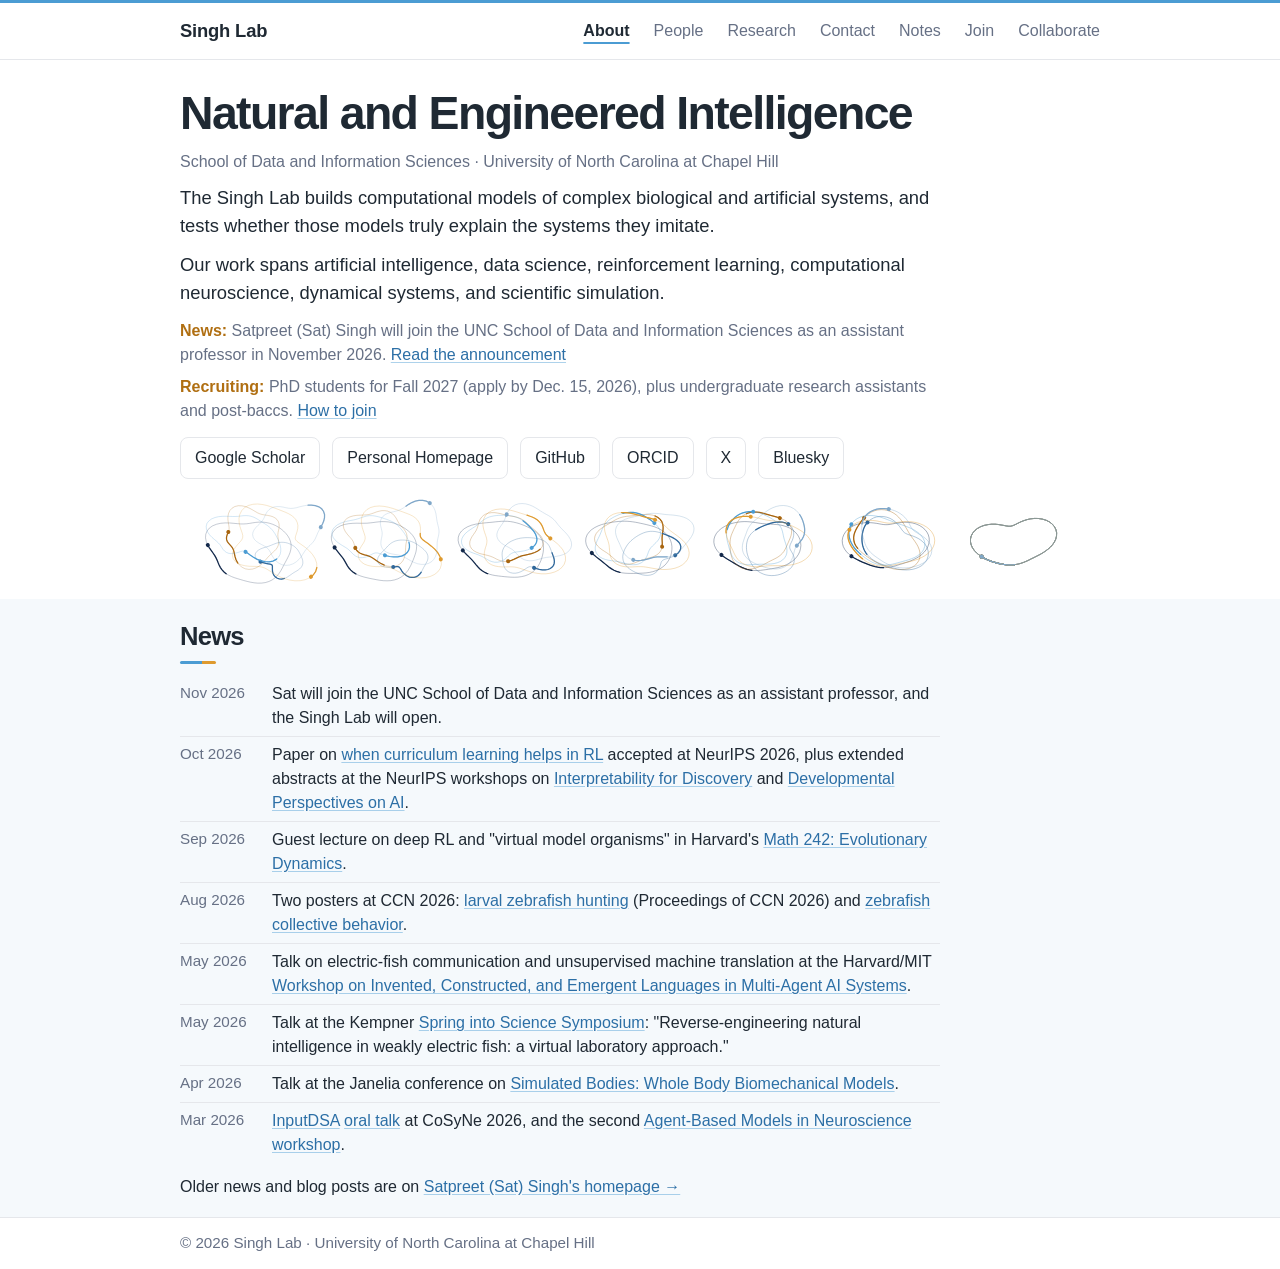
==== index.html @ a88599e8 "Notes: make the manuscript-writing list a single compact list Co-Authored-By: Claude Opus 5.5 <norep" ====
<!DOCTYPE html>
<html lang="en">
<head>
  <meta charset="UTF-8">
  <meta name="viewport" content="width=device-width, initial-scale=1.0">

  <title>Singh Lab · UNC Chapel Hill</title>

  <meta
    name="description"
    content="The Singh Lab at UNC Chapel Hill builds computational models of complex biological and artificial systems, spanning AI, reinforcement learning, computational neuroscience, and dynamical systems."
  >

  <link rel="canonical" href="https://satsinghlab.com/">
  <link rel="icon" href="assets/favicon.svg" type="image/svg+xml">
  <link rel="apple-touch-icon" href="assets/apple-touch-icon.png">

  <meta property="og:type" content="website">
  <meta property="og:site_name" content="Singh Lab">
  <meta property="og:title" content="Singh Lab · UNC Chapel Hill">
  <meta property="og:description" content="The Singh Lab at UNC Chapel Hill builds computational models of complex biological and artificial systems, spanning AI, reinforcement learning, computational neuroscience, and dynamical systems.">
  <meta property="og:url" content="https://satsinghlab.com/">
  <meta property="og:image" content="https://satsinghlab.com/assets/og-image.png">
  <meta property="og:image:width" content="1200">
  <meta property="og:image:height" content="630">
  <meta property="og:image:alt" content="Singh Lab: Natural and Engineered Intelligence, UNC Chapel Hill">
  <meta name="twitter:card" content="summary_large_image">

  <!-- these sections used to live on this page; keep old links working -->
  <script>
    (function () {
      var moved = {
        "#research": "research.html",
        "#join": "people.html#join",
        "#collaborators": "contact.html#collaborators"
      };
      if (moved[location.hash]) location.replace(moved[location.hash]);
    })();
  </script>

  <script type="application/ld+json">
  {
    "@context": "https://schema.org",
    "@type": "ResearchOrganization",
    "name": "Singh Lab",
    "url": "https://satsinghlab.com/",
    "logo": "https://satsinghlab.com/assets/apple-touch-icon.png",
    "description": "The Singh Lab at UNC Chapel Hill builds computational models of complex biological and artificial systems, spanning AI, reinforcement learning, computational neuroscience, and dynamical systems.",
    "parentOrganization": {
      "@type": "CollegeOrUniversity",
      "name": "University of North Carolina at Chapel Hill"
    },
    "founder": {
      "@type": "Person",
      "name": "Satpreet H. Singh",
      "url": "https://satsinghlab.com/people.html"
    }
  }
  </script>

  <link rel="stylesheet" href="style.css?v=11">
  <link rel="stylesheet" href="assets/banners.css?v=2">
</head>

<body>

  <header>
    <div class="container">
      <nav>
        <a class="site-name" href="./">Singh Lab</a>

        <ul>
          <li><a href="./" aria-current="page">About</a></li>
          <li><a href="people.html">People</a></li>
          <li><a href="research.html">Research</a></li>
          <li><a href="contact.html">Contact</a></li>
          <li><a href="notes/">Notes</a></li>
        </ul>

        <div class="nav-extra">
          <a href="people.html#join">Join</a>
          <a href="contact.html#collaborators">Collaborate</a>
        </div>
      </nav>
    </div>
  </header>

  <main>

    <section class="hero">
      <div class="container">
        <h1>Natural and Engineered Intelligence</h1>

        <p class="affiliation">
          School of Data and Information Sciences ·
          University of North Carolina at Chapel Hill
        </p>

        <div class="intro">
          <p>
            The Singh Lab builds computational models of complex biological and artificial systems, and tests whether those models truly explain the systems they imitate.
          </p>

          <p>
            Our work spans artificial intelligence, data science, reinforcement learning,
            computational neuroscience, dynamical systems, and scientific
            simulation.
          </p>
        </div>

        <p class="news">
          <strong>News:</strong> Satpreet (Sat) Singh will join the UNC School of Data and
          Information Sciences as an assistant professor in November 2026.
          <a href="https://sdis.unc.edu/sdss-recruits-fourth-cohort-of-faculty/">Read the announcement</a>
        </p>

        <p class="news">
          <strong>Recruiting:</strong> PhD students for Fall 2027 (apply by Dec. 15, 2026),
          plus undergraduate research assistants and post-baccs.
          <a href="people.html#join">How to join</a>
        </p>

        <div class="links">
          <a
            class="button"
            href="https://scholar.google.com/citations?user=S6wyhngAAAAJ&amp;hl=en"
          >
            Google Scholar
          </a>

          <a
            class="button"
            href="https://satpreetsingh.github.io"
          >
            Personal Homepage
          </a>

          <a
            class="button"
            href="https://github.com/satpreetsingh"
          >
            GitHub
          </a>

          <a
            class="button"
            href="https://orcid.org/0000-0003-1867-4401"
          >
            ORCID
          </a>

          <a
            class="button"
            href="https://x.com/tweetsatpreet"
          >
            X
          </a>

          <a
            class="button"
            href="https://bsky.app/profile/satpreetsingh.bsky.social"
          >
            Bluesky
          </a>
        </div>

        <img
          class="lab-banner hero-banner"
          src="assets/degeneracy-header.svg"
          alt=""
          style="--focus:50%"
        >
      </div>
    </section>

    <section id="news" class="tint">
      <div class="container">
        <h2>News</h2>

        <ul class="news-list">
          <li><span class="date">Nov 2026</span> <span>Sat will join the UNC School of Data and Information Sciences as an assistant professor, and the Singh Lab will open.</span></li>
          <li><span class="date">Oct 2026</span> <span>Paper on <a href="https://neurips.cc/virtual/2026/loc/sydney/poster/149082">when curriculum learning helps in RL</a> accepted at NeurIPS 2026, plus extended abstracts at the NeurIPS workshops on <a href="https://interpretability4discovery.github.io/">Interpretability for Discovery</a> and <a href="https://sites.google.com/view/devai-workshop-2026/">Developmental Perspectives on AI</a>.</span></li>
          <li><span class="date">Sep 2026</span> <span>Guest lecture on deep RL and "virtual model organisms" in Harvard's <a href="https://www.math.harvard.edu/course/mathematics-242/">Math 242: Evolutionary Dynamics</a>.</span></li>
          <li><span class="date">Aug 2026</span> <span>Two posters at CCN 2026: <a href="https://arxiv.org/abs/2510.03699">larval zebrafish hunting</a> (Proceedings of CCN 2026) and <a href="https://openreview.net/forum?id=aAfdfjJ4Bh">zebrafish collective behavior</a>.</span></li>
          <li><span class="date">May 2026</span> <span>Talk on electric-fish communication and unsupervised machine translation at the Harvard/MIT <a href="https://kempnerinstitute.harvard.edu/events/workshop-invented-constructed-and-emergent-languages-in-multi-agent-ai-systems/">Workshop on Invented, Constructed, and Emergent Languages in Multi-Agent AI Systems</a>.</span></li>
          <li><span class="date">May 2026</span> <span>Talk at the Kempner <a href="https://kempnerinstitute.harvard.edu/events/spring-into-science-2/">Spring into Science Symposium</a>: "Reverse-engineering natural intelligence in weakly electric fish: a virtual laboratory approach."</span></li>
          <li><span class="date">Apr 2026</span> <span>Talk at the Janelia conference on <a href="https://www.janelia.org/you-janelia/conferences/simulated-bodies-whole-body-biomechanical-models-0">Simulated Bodies: Whole Body Biomechanical Models</a>.</span></li>
          <li><span class="date">Mar 2026</span> <span><a href="https://arxiv.org/abs/2510.25943">InputDSA</a> <a href="https://www.youtube.com/live/KZMpTeVEmdc?si=Y8FDJBOkK4iSuPtZ&amp;t=3739">oral talk</a> at CoSyNe 2026, and the second <a href="https://neuro-agent-models.github.io/">Agent-Based Models in Neuroscience workshop</a>.</span></li>
        </ul>

        <p class="research-more">
          Older news and blog posts are on
          <a href="https://satpreetsingh.github.io/">Satpreet (Sat) Singh's homepage →</a>
        </p>
      </div>
    </section>

  </main>

  <footer>
    <div class="container">
      © 2026 Singh Lab · University of North Carolina at Chapel Hill
    </div>
  </footer>

  <!-- Default Statcounter code for www.satsinghlab.com
  http://www.satsinghlab.com -->
  <script type="text/javascript">
  var sc_project=13357167;
  var sc_invisible=1;
  var sc_security="1e96510b";
  </script>
  <script type="text/javascript"
  src="https://www.statcounter.com/counter/counter.js"
  async></script>
  <noscript><div class="statcounter"><a title="Web Analytics"
  href="https://statcounter.com/" target="_blank"><img
  class="statcounter"
  src="https://c.statcounter.com/13357167/0/1e96510b/1/"
  alt="Web Analytics"
  referrerPolicy="no-referrer-when-downgrade"></a></div></noscript>
  <!-- End of Statcounter Code -->

</body>
</html>
---- style.css ----
:root {
  --text: #1f2933;
  --muted: #667085;
  --border: #e5e7eb;
  --background: #ffffff;
  --accent: #4b9cd3;
  --link: #2c6fa6;
  --amber: #de9a2e;
  --tint: #f5f9fc;
  --max-width: 920px;
}

* {
  box-sizing: border-box;
}

html {
  scroll-behavior: smooth;
}

body {
  margin: 0;
  font-family:
    -apple-system,
    BlinkMacSystemFont,
    "Segoe UI",
    Helvetica,
    Arial,
    sans-serif;
  color: var(--text);
  background: var(--background);
  line-height: 1.5;
}

a {
  color: var(--link);
  text-decoration-color: rgba(75, 156, 211, 0.45);
  text-underline-offset: 2px;
}

a:hover {
  text-decoration-color: currentColor;
}

.container {
  width: min(var(--max-width), calc(100% - 40px));
  margin: 0 auto;
}

header {
  border-top: 3px solid var(--accent);
  border-bottom: 1px solid var(--border);
}

nav {
  min-height: 56px;
  display: flex;
  align-items: center;
  justify-content: space-between;
  gap: 30px;
}

.site-name {
  color: var(--text);
  font-weight: 700;
  font-size: 1.15rem;
  text-decoration: none;
  letter-spacing: -0.01em;
}

nav ul {
  display: flex;
  list-style: none;
  gap: 24px;
  padding: 0;
  margin: 0;
}

nav a {
  text-decoration: none;
}

nav ul a {
  color: var(--muted);
}

nav ul a:hover {
  color: var(--text);
}

.site-name {
  margin-right: auto;
}

/* Join and Collaborate sit outside the link list so phones can keep them on
   the first row, but they read as more nav links */
.nav-extra {
  display: flex;
  gap: 24px;
  margin-left: -6px;
}

.nav-extra a {
  color: var(--muted);
  text-decoration: none;
}

.nav-extra a:hover {
  color: var(--text);
}

nav ul a[aria-current="page"] {
  color: var(--text);
  font-weight: 600;
  text-decoration: underline;
  text-decoration-color: var(--accent);
  text-decoration-thickness: 2px;
  text-underline-offset: 6px;
}

.hero {
  padding: 28px 0 10px;
  /* the header already draws a bottom border; skip the section rule's top one */
  border-top: none;
}

.hero h1 {
  font-size: clamp(1.9rem, 4.5vw, 2.9rem);
  line-height: 1.08;
  letter-spacing: -0.035em;
  margin: 0 0 12px;
  max-width: 800px;
}

.hero p {
  font-size: 1.35rem;
  color: var(--muted);
  max-width: 760px;
  margin: 0;
}

.affiliation {
  margin-top: 12px;
  font-size: 1rem !important;
}

.hero .intro {
  margin-top: 10px;
}

.hero .intro p {
  font-size: 1.15rem;
  color: var(--text);
  margin: 0 0 12px;
}

.hero .news {
  font-size: 1rem;
  margin: 0 0 8px;
}

.hero .news:last-of-type {
  margin-bottom: 14px;
}

.hero .news a {
  color: var(--link);
}

section {
  padding: 18px 0;
  border-top: 1px solid var(--border);
}

/* the header already draws a bottom border, and the hero banner ends in its
   own horizontal rule, so a border on the section below either would read as
   a duplicate */
main > section:first-child,
.hero + section {
  border-top: none;
}

.tint {
  background: var(--tint);
}

.hero .news strong {
  color: #b06f12;
}

h2 {
  font-size: 1.6rem;
  letter-spacing: -0.03em;
  margin: 0 0 12px;
}

h2::after {
  content: "";
  display: block;
  width: 36px;
  height: 3px;
  margin-top: 6px;
  border-radius: 2px;
  background: linear-gradient(90deg, var(--accent) 60%, var(--amber) 60%);
}

.research-grid {
  display: grid;
  grid-template-columns: repeat(3, 1fr);
  gap: 20px;
}

.research-item h3 {
  margin: 0 0 6px;
  font-size: 1.1rem;
}

.research-item p {
  margin: 0;
  color: var(--muted);
}

.research-papers {
  list-style: none;
  margin: 8px 0 0;
  padding: 0;
  font-size: 0.9rem;
  line-height: 1.45;
  color: var(--muted);
}

.research-papers li + li {
  margin-top: 2px;
}

.research-more {
  margin: 12px 0 0;
}

.about-text {
  max-width: 760px;
  font-size: 1.08rem;
}

.about-text p {
  margin: 0 0 10px;
}

#research .about-text {
  margin-bottom: 18px;
}

.news-list {
  list-style: none;
  margin: 0;
  padding: 0;
  max-width: 760px;
}

.news-list li {
  display: grid;
  grid-template-columns: 80px 1fr;
  gap: 12px;
  padding: 6px 0;
}

.news-list li + li {
  border-top: 1px solid var(--border);
}

.news-list .date {
  color: var(--muted);
  font-size: 0.95rem;
  white-space: nowrap;
}

.person {
  display: flex;
  gap: 24px;
  align-items: flex-start;
  max-width: 820px;
}

.person-photo {
  flex: none;
  width: 160px;
  height: 160px;
  border-radius: 50%;
  object-fit: cover;
  border: 3px solid var(--tint);
  box-shadow: 0 0 0 1px var(--border);
}

.person-text h3 {
  margin: 0;
  font-size: 1.3rem;
}

.person-role {
  margin: 2px 0 10px;
  color: var(--muted);
}

.person-text p:not(.person-role) {
  margin: 0 0 10px;
}

/* research page: jump links and project cards */
.scholar-note {
  max-width: 760px;
  margin: 4px 0 0;
  padding: 10px 14px;
  border-left: 3px solid var(--accent);
  background: var(--tint);
  border-radius: 0 6px 6px 0;
}

.to-top {
  margin: 14px 0 0;
  font-size: 0.92rem;
}

.to-top a {
  text-decoration: none;
}

.theme-nav {
  display: flex;
  flex-wrap: wrap;
  gap: 10px;
  list-style: none;
  margin: 16px 0 0;
  padding: 0;
}

.theme-nav a {
  display: inline-block;
  padding: 6px 14px;
  border: 1px solid var(--border);
  border-radius: 999px;
  color: var(--text);
  text-decoration: none;
  font-size: 0.95rem;
}

.theme-nav a:hover {
  border-color: var(--accent);
  background: var(--tint);
}

.project-grid {
  display: grid;
  grid-template-columns: repeat(2, 1fr);
  gap: 20px;
}

.project {
  display: flex;
  flex-direction: column;
  background: var(--background);
  border: 1px solid var(--border);
  border-radius: 10px;
  overflow: hidden;
}

.project-media {
  position: relative;
  aspect-ratio: 16 / 10;
  background: #fff;
  border-bottom: 1px solid var(--border);
}

/* pin media to the box so tall GIFs can't stretch the card */
.project-media img {
  position: absolute;
  inset: 8px;
  width: calc(100% - 16px);
  height: calc(100% - 16px);
  object-fit: contain;
}

.project-body {
  padding: 14px 16px 16px;
}

.project-body h3 {
  margin: 0 0 6px;
  font-size: 1.1rem;
}

.project-body p {
  margin: 0 0 8px;
}

.project-list {
  margin: 0 0 10px;
  padding-left: 18px;
  font-size: 0.95rem;
}

.project-list li + li {
  margin-top: 4px;
}

.project-venue {
  color: #b06f12;
  font-size: 0.9rem;
  font-weight: 600;
}

.project-links {
  display: flex;
  flex-wrap: wrap;
  gap: 4px 14px;
  font-size: 0.92rem;
  margin-bottom: 0 !important;
}

/* a wide card spans the grid, with its media beside the text */
.project.wide {
  grid-column: 1 / -1;
  display: grid;
  grid-template-columns: 1.15fr 1fr;
}

.project.wide .project-media {
  aspect-ratio: auto;
  min-height: 300px;
  border-bottom: none;
  border-right: 1px solid var(--border);
}

.project-credit {
  margin-top: 8px !important;
  color: var(--muted);
  font-size: 0.8rem;
}

/* a very wide clip reads best across the full card, with the text below */
.project.wide.stacked {
  display: flex;
}

.project.wide.stacked .project-media {
  min-height: 0;
  border-right: none;
  border-bottom: 1px solid var(--border);
}

.project.wide.stacked .project-media img {
  position: static;
  width: 100%;
  height: auto;
}

/* a cropped clip has no edges of its own; frame it like a figure */
.project-media.framed {
  aspect-ratio: auto !important;
  min-height: 0 !important;
  display: flex;
  align-items: center;
  justify-content: center;
  padding: 16px;
}

.project-media.framed img {
  position: static;
  width: 100%;
  height: auto;
  border: 1px solid #c9ced6;
  border-radius: 4px;
}

.media-strip {
  display: grid;
  grid-template-columns: repeat(3, 1fr);
  gap: 6px;
  margin: 4px 0 10px;
}

.media-strip img {
  width: 100%;
  aspect-ratio: 16 / 10;
  object-fit: cover;
  border-radius: 6px;
}

.research-also {
  margin: 14px 0 0;
  color: var(--muted);
  font-size: 0.95rem;
}

.section-lede {
  margin: 0 0 14px;
  max-width: 760px;
  color: var(--muted);
}

.mentee-list {
  list-style: none;
  margin: 0;
  padding: 0;
  display: grid;
  grid-template-columns: repeat(2, 1fr);
  gap: 10px 28px;
}

.mentee-list li {
  padding-top: 8px;
  border-top: 1px solid var(--border);
}

.mentee-list h3 {
  margin: 0;
  font-size: 1rem;
}

.mentee-list h3 a {
  color: var(--text);
}

.mentee-list p {
  margin: 2px 0 0;
  font-size: 0.9rem;
  line-height: 1.45;
}

.mentee-role {
  color: var(--muted);
  font-size: 0.88rem;
  font-weight: 400;
  margin-left: 4px;
}

.mentee-next {
  color: #b06f12;
  font-weight: 600;
}

.mentee-also {
  margin: 14px 0 0;
  color: var(--muted);
  font-size: 0.9rem;
}

.project-areas {
  margin: 0 0 10px;
  padding-left: 0;
  list-style: none;
  display: flex;
  flex-wrap: wrap;
  gap: 6px;
}

.project-areas li {
  padding: 3px 10px;
  border: 1px solid var(--border);
  border-radius: 999px;
  background: var(--background);
  font-size: 0.92rem;
}

#join h3 {
  margin: 16px 0 4px;
  font-size: 1.1rem;
}

.notes-list {
  list-style: none;
  margin: 0;
  padding: 0;
  max-width: 760px;
}

.notes-list li {
  padding: 12px 0;
  border-top: 1px solid var(--border);
}

.notes-list li > a {
  font-size: 1.15rem;
  font-weight: 600;
}

.notes-list p {
  margin: 4px 0 0;
  color: var(--muted);
}

.note-date {
  color: var(--muted);
  font-size: 0.92rem;
  margin-left: 8px;
}

.note {
  padding: 18px 0 32px;
}

.note .container {
  max-width: 720px;
}

.note-back {
  margin: 0 0 14px;
  font-size: 0.92rem;
}

.note h1 {
  font-size: clamp(1.7rem, 4vw, 2.3rem);
  line-height: 1.15;
  letter-spacing: -0.03em;
  margin: 0;
}

.note-head .note-date {
  display: block;
  margin: 6px 0 20px;
}

.note-body {
  font-size: 1.08rem;
  line-height: 1.65;
}

.note-body h2 {
  margin-top: 28px;
}

.note-body img {
  max-width: 100%;
  height: auto;
}

.note-body pre {
  overflow-x: auto;
  padding: 12px 14px;
  background: var(--tint);
  border-radius: 6px;
  font-size: 0.92rem;
}

.note-body blockquote {
  margin: 0 0 12px;
  padding-left: 14px;
  border-left: 3px solid var(--border);
  color: var(--muted);
}

.reading-list {
  list-style: none;
  padding: 0;
  margin: 0;
}

.reading-list li {
  padding: 6px 0;
  border-top: 1px solid var(--border);
}

.reading-list .ref {
  color: var(--muted);
  font-size: 0.92rem;
}

.contact-list {
  display: grid;
  grid-template-columns: max-content 1fr;
  gap: 8px 24px;
  margin: 0;
  max-width: 760px;
  font-size: 1.05rem;
}

.contact-list dt {
  font-weight: 600;
}

.contact-list dd {
  margin: 0;
}

.links {
  display: flex;
  flex-wrap: wrap;
  gap: 12px;
}

.button {
  color: var(--text);
  display: inline-block;
  padding: 8px 14px;
  border: 1px solid var(--border);
  border-radius: 8px;
  text-decoration: none;
}

.button:hover {
  border-color: var(--accent);
  background: var(--tint);
}

.hero-banner {
  margin-top: 16px;
}

/* the cropped banner is wide and short; let phones crop less of it */
.lab-banner.hero-banner {
  min-height: 90px;
}

.section-divider {
  /* hug the section this closes, so it doesn't read as the next one's banner */
  margin-top: 12px;
}

footer {
  border-top: 1px solid var(--border);
  padding: 14px 0;
  color: var(--muted);
  font-size: 0.95rem;
}

@media (max-width: 700px) {
  /* four links don't fit beside the lab name on phones; let them drop to a
     second row instead of squeezing the name */
  nav {
    min-height: 48px;
    flex-wrap: wrap;
    gap: 4px 16px;
    padding: 10px 0;
  }

  .site-name {
    white-space: nowrap;
  }

  /* phones: lab name and Join on the first row, page links below */
  .nav-extra {
    order: 1;
    gap: 14px;
    font-size: 0.95rem;
  }

  nav ul {
    order: 2;
    flex-basis: 100%;
  }

  nav ul {
    gap: 14px;
    flex-wrap: wrap;
    font-size: 0.95rem;
  }

  .hero {
    padding: 20px 0 12px;
  }

  .hero-banner {
    margin-top: 12px;
  }

  .section-divider {
    margin-top: 12px;
  }

  .research-grid {
    grid-template-columns: 1fr;
  }

  .person {
    flex-direction: column;
    gap: 14px;
  }

  .person-photo {
    width: 120px;
    height: 120px;
  }

  .mentee-list {
    grid-template-columns: 1fr;
  }

  .project-grid,
  .project.wide {
    grid-template-columns: 1fr;
  }

  .project.wide .project-media {
    aspect-ratio: 16 / 10;
    min-height: 0;
    border-right: none;
    border-bottom: 1px solid var(--border);
  }

  .contact-list {
    grid-template-columns: 1fr;
    gap: 2px;
  }

  .contact-list dd + dt {
    margin-top: 10px;
  }

  .news-list li {
    grid-template-columns: 1fr;
    gap: 0;
  }
}
---- assets/banners.css ----
/* Lab banners: responsive sizing.
   On wide screens a banner shows in full. On narrow screens (phones) the banner
   keeps a minimum height and crops at the sides, so it does not become too thin.
   Set --focus on one banner to choose which part stays in view when it crops. */
.lab-banner,
.lab-divider {
  display: block;
  width: 100%;
  max-width: 100%;
  height: auto;
  object-fit: cover;
  object-position: var(--focus, 50%) 50%;
}
.lab-banner  { min-height: 150px; }
.lab-divider { min-height: 56px; }

/* Optional: a little more height on small tablets */
@media (min-width: 600px) and (max-width: 900px) {
  .lab-banner  { min-height: 170px; }
  .lab-divider { min-height: 64px; }
}
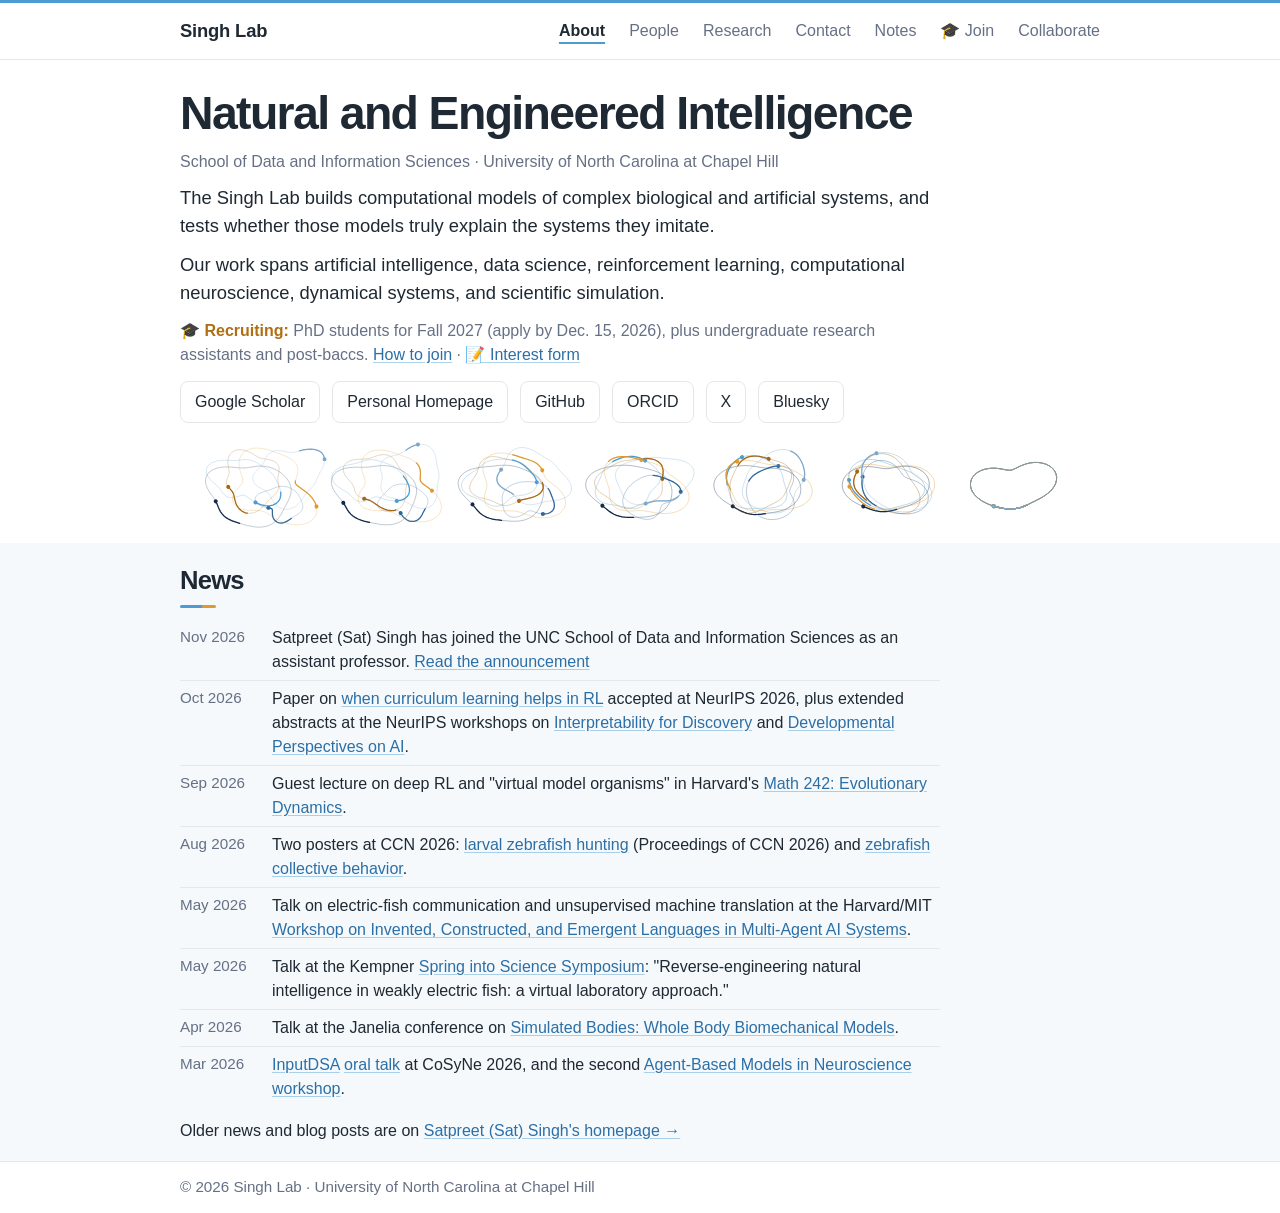
==== commit 67e1bd1d: "Switch to interest form and UNC email; restructure Join page; post-move updates" ====
--- a/index.html
+++ b/index.html
@@ -78,7 +78,7 @@
         </ul>
 
         <div class="nav-extra">
-          <a href="people.html#join">Join</a>
+          <a href="people.html#join"><span aria-hidden="true">🎓</span> Join</a>
           <a href="contact.html#collaborators">Collaborate</a>
         </div>
       </nav>
@@ -109,15 +109,10 @@
         </div>
 
         <p class="news">
-          <strong>News:</strong> Satpreet (Sat) Singh will join the UNC School of Data and
-          Information Sciences as an assistant professor in November 2026.
-          <a href="https://sdis.unc.edu/sdss-recruits-fourth-cohort-of-faculty/">Read the announcement</a>
-        </p>
-
-        <p class="news">
-          <strong>Recruiting:</strong> PhD students for Fall 2027 (apply by Dec. 15, 2026),
+          <span aria-hidden="true">🎓</span> <strong>Recruiting:</strong> PhD students for Fall 2027 (apply by Dec. 15, 2026),
           plus undergraduate research assistants and post-baccs.
-          <a href="people.html#join">How to join</a>
+          <a href="people.html#join">How to join</a> ·
+          <a href="https://docs.google.com/forms/d/e/1FAIpQLSdnOU9kLxFyHh_Z03DphBIS-bVdJMMp0UO7KhT0VJAewEiuYQ/viewform"><span aria-hidden="true">📝</span> Interest form</a>
         </p>
 
         <div class="links">
@@ -178,7 +173,7 @@
         <h2>News</h2>
 
         <ul class="news-list">
-          <li><span class="date">Nov 2026</span> <span>Sat will join the UNC School of Data and Information Sciences as an assistant professor, and the Singh Lab will open.</span></li>
+          <li><span class="date">Nov 2026</span> <span>Satpreet (Sat) Singh has joined the UNC School of Data and Information Sciences as an assistant professor. <a href="https://sdis.unc.edu/sdss-recruits-fourth-cohort-of-faculty/">Read the announcement</a></span></li>
           <li><span class="date">Oct 2026</span> <span>Paper on <a href="https://neurips.cc/virtual/2026/loc/sydney/poster/149082">when curriculum learning helps in RL</a> accepted at NeurIPS 2026, plus extended abstracts at the NeurIPS workshops on <a href="https://interpretability4discovery.github.io/">Interpretability for Discovery</a> and <a href="https://sites.google.com/view/devai-workshop-2026/">Developmental Perspectives on AI</a>.</span></li>
           <li><span class="date">Sep 2026</span> <span>Guest lecture on deep RL and "virtual model organisms" in Harvard's <a href="https://www.math.harvard.edu/course/mathematics-242/">Math 242: Evolutionary Dynamics</a>.</span></li>
           <li><span class="date">Aug 2026</span> <span>Two posters at CCN 2026: <a href="https://arxiv.org/abs/2510.03699">larval zebrafish hunting</a> (Proceedings of CCN 2026) and <a href="https://openreview.net/forum?id=aAfdfjJ4Bh">zebrafish collective behavior</a>.</span></li>
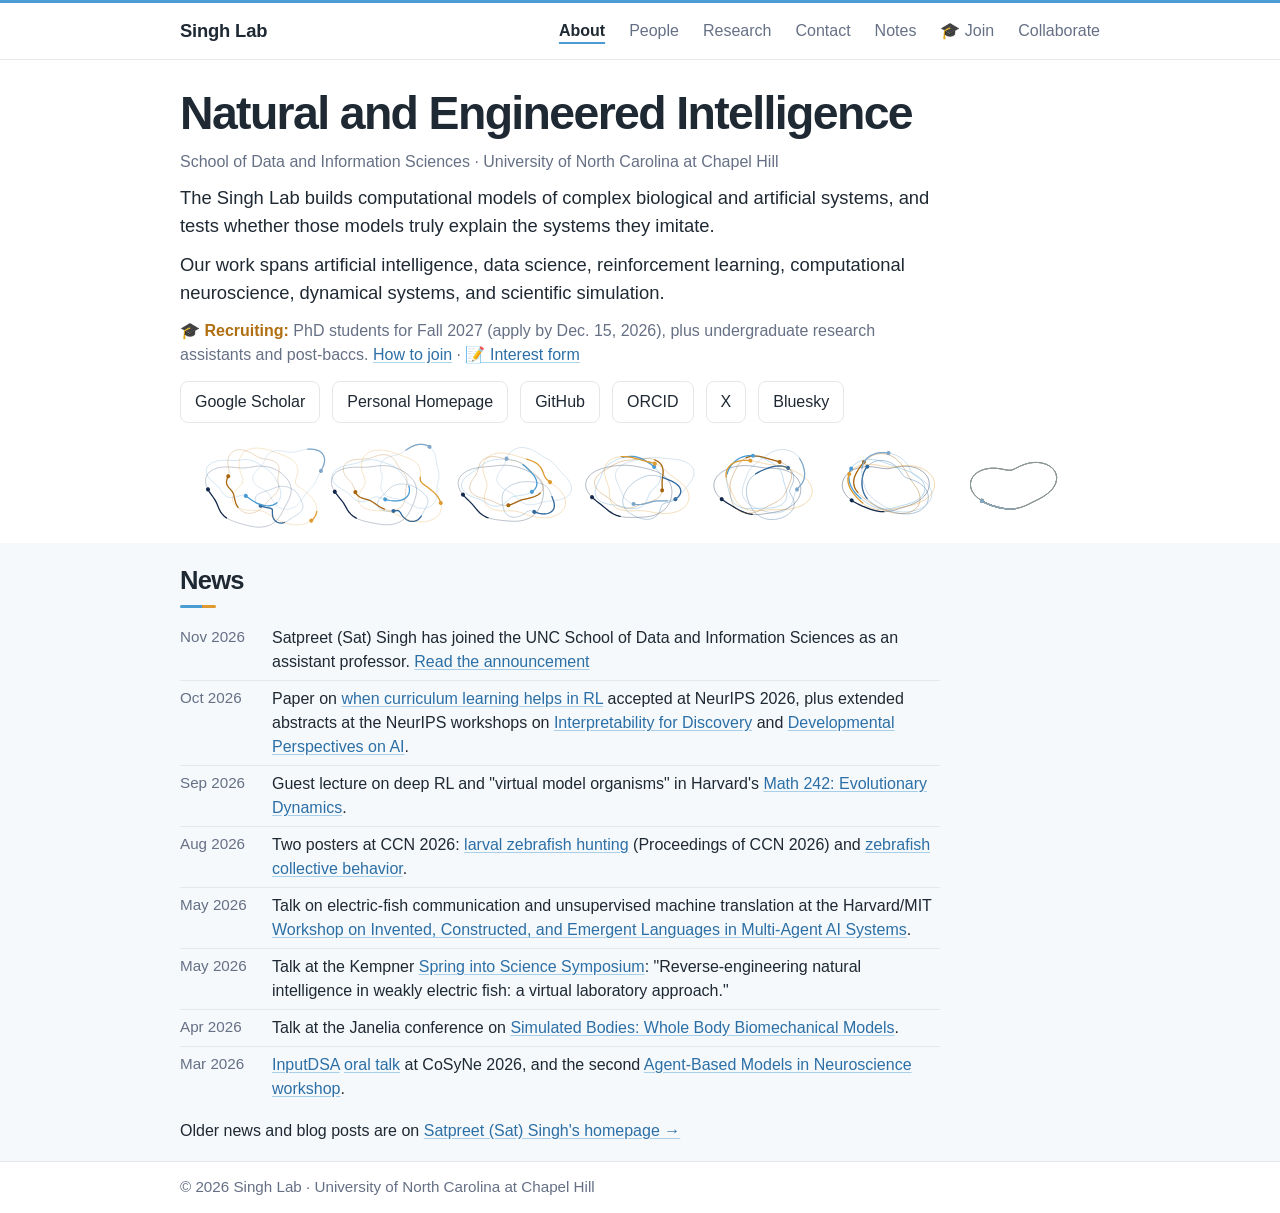
==== commit 6ef1082d: "Join page: campus photo, Why UNC, form callout and audience cards - Add Polk Place banner (Wikimedia" ====
--- a/index.html
+++ b/index.html
@@ -58,7 +58,7 @@
   }
   </script>
 
-  <link rel="stylesheet" href="style.css?v=11">
+  <link rel="stylesheet" href="style.css?v=15">
   <link rel="stylesheet" href="assets/banners.css?v=2">
 </head>
 
--- a/style.css
+++ b/style.css
@@ -562,8 +562,75 @@
 }
 
 #join h3 {
-  margin: 16px 0 4px;
+  margin: 16px 0 6px;
   font-size: 1.1rem;
+}
+
+/* the interest-form call to action: a boxed button with the details beside it */
+.join-cta {
+  display: flex;
+  gap: 18px;
+  align-items: center;
+  margin: 14px 0 22px;
+  padding: 16px 18px;
+  background: var(--background);
+  border: 1px solid var(--border);
+  border-left: 4px solid var(--accent);
+  border-radius: 8px;
+}
+
+.join-cta p {
+  margin: 0;
+  font-size: 0.98rem;
+}
+
+.join-button {
+  flex: none;
+  font-weight: 600;
+  background: var(--background);
+}
+
+/* the three ways to join, as cards side by side */
+.join-paths {
+  display: grid;
+  grid-template-columns: 1.25fr 1.1fr 0.85fr;
+  gap: 14px;
+  margin-bottom: 18px;
+}
+
+.join-path {
+  padding: 4px 16px 12px;
+  background: var(--background);
+  border: 1px solid var(--border);
+  border-radius: 8px;
+}
+
+#join .join-path h3 {
+  margin: 10px 0 6px;
+  font-size: 1.02rem;
+}
+
+.join-path ul {
+  margin: 0;
+  padding-left: 18px;
+  font-size: 0.95rem;
+}
+
+.join-path li + li {
+  margin-top: 5px;
+}
+
+@media (max-width: 860px) {
+  .join-paths {
+    grid-template-columns: 1fr;
+  }
+}
+
+@media (max-width: 600px) {
+  .join-cta {
+    flex-direction: column;
+    align-items: flex-start;
+  }
 }
 
 .notes-list {
@@ -809,4 +876,19 @@
     grid-template-columns: 1fr;
     gap: 0;
   }
-}+}
+/* campus photo at the top of the Join section */
+.join-photo {
+  margin: 0 0 20px;
+}
+
+.join-photo img {
+  border-radius: 6px;
+  --focus: 50%;
+}
+
+.join-photo figcaption {
+  margin-top: 6px;
+  color: var(--muted);
+  font-size: 0.8rem;
+}
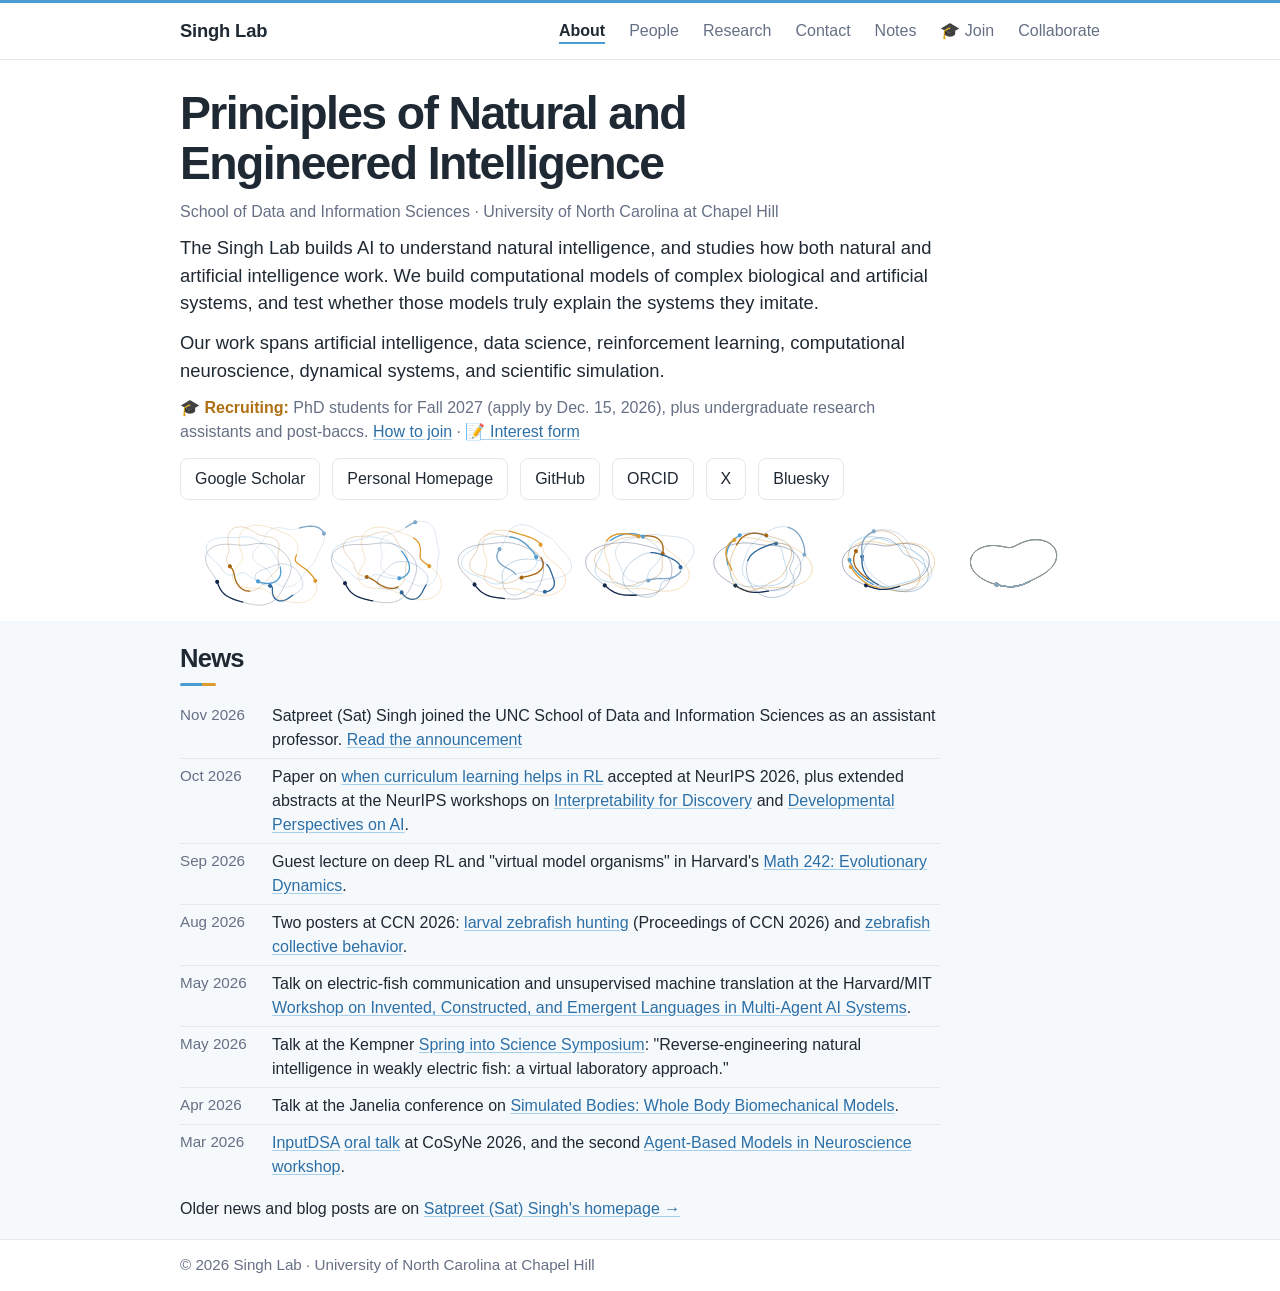
==== commit c0b6ff09: "20261115" ====
--- a/index.html
+++ b/index.html
@@ -8,7 +8,7 @@
 
   <meta
     name="description"
-    content="The Singh Lab at UNC Chapel Hill builds computational models of complex biological and artificial systems, spanning AI, reinforcement learning, computational neuroscience, and dynamical systems."
+    content="The Singh Lab at UNC Chapel Hill builds AI to understand natural intelligence, and studies how both natural and artificial intelligence work, spanning reinforcement learning, computational neuroscience, and dynamical systems."
   >
 
   <link rel="canonical" href="https://satsinghlab.com/">
@@ -18,12 +18,12 @@
   <meta property="og:type" content="website">
   <meta property="og:site_name" content="Singh Lab">
   <meta property="og:title" content="Singh Lab · UNC Chapel Hill">
-  <meta property="og:description" content="The Singh Lab at UNC Chapel Hill builds computational models of complex biological and artificial systems, spanning AI, reinforcement learning, computational neuroscience, and dynamical systems.">
+  <meta property="og:description" content="The Singh Lab at UNC Chapel Hill builds AI to understand natural intelligence, and studies how both natural and artificial intelligence work, spanning reinforcement learning, computational neuroscience, and dynamical systems.">
   <meta property="og:url" content="https://satsinghlab.com/">
   <meta property="og:image" content="https://satsinghlab.com/assets/og-image.png">
   <meta property="og:image:width" content="1200">
   <meta property="og:image:height" content="630">
-  <meta property="og:image:alt" content="Singh Lab: Natural and Engineered Intelligence, UNC Chapel Hill">
+  <meta property="og:image:alt" content="Singh Lab: Principles of Natural and Engineered Intelligence, UNC Chapel Hill">
   <meta name="twitter:card" content="summary_large_image">
 
   <!-- these sections used to live on this page; keep old links working -->
@@ -45,7 +45,7 @@
     "name": "Singh Lab",
     "url": "https://satsinghlab.com/",
     "logo": "https://satsinghlab.com/assets/apple-touch-icon.png",
-    "description": "The Singh Lab at UNC Chapel Hill builds computational models of complex biological and artificial systems, spanning AI, reinforcement learning, computational neuroscience, and dynamical systems.",
+    "description": "The Singh Lab at UNC Chapel Hill builds AI to understand natural intelligence, and studies how both natural and artificial intelligence work, spanning reinforcement learning, computational neuroscience, and dynamical systems.",
     "parentOrganization": {
       "@type": "CollegeOrUniversity",
       "name": "University of North Carolina at Chapel Hill"
@@ -58,7 +58,7 @@
   }
   </script>
 
-  <link rel="stylesheet" href="style.css?v=15">
+  <link rel="stylesheet" href="style.css?v=17">
   <link rel="stylesheet" href="assets/banners.css?v=2">
 </head>
 
@@ -89,7 +89,7 @@
 
     <section class="hero">
       <div class="container">
-        <h1>Natural and Engineered Intelligence</h1>
+        <h1>Principles of Natural and Engineered Intelligence</h1>
 
         <p class="affiliation">
           School of Data and Information Sciences ·
@@ -98,7 +98,8 @@
 
         <div class="intro">
           <p>
-            The Singh Lab builds computational models of complex biological and artificial systems, and tests whether those models truly explain the systems they imitate.
+            The Singh Lab builds AI to understand natural intelligence, and studies how both natural and artificial intelligence work.
+            We build computational models of complex biological and artificial systems, and test whether those models truly explain the systems they imitate.
           </p>
 
           <p>
@@ -173,7 +174,7 @@
         <h2>News</h2>
 
         <ul class="news-list">
-          <li><span class="date">Nov 2026</span> <span>Satpreet (Sat) Singh has joined the UNC School of Data and Information Sciences as an assistant professor. <a href="https://sdis.unc.edu/sdss-recruits-fourth-cohort-of-faculty/">Read the announcement</a></span></li>
+          <li><span class="date">Nov 2026</span> <span>Satpreet (Sat) Singh joined the UNC School of Data and Information Sciences as an assistant professor. <a href="https://sdis.unc.edu/sdss-recruits-fourth-cohort-of-faculty/">Read the announcement</a></span></li>
           <li><span class="date">Oct 2026</span> <span>Paper on <a href="https://neurips.cc/virtual/2026/loc/sydney/poster/149082">when curriculum learning helps in RL</a> accepted at NeurIPS 2026, plus extended abstracts at the NeurIPS workshops on <a href="https://interpretability4discovery.github.io/">Interpretability for Discovery</a> and <a href="https://sites.google.com/view/devai-workshop-2026/">Developmental Perspectives on AI</a>.</span></li>
           <li><span class="date">Sep 2026</span> <span>Guest lecture on deep RL and "virtual model organisms" in Harvard's <a href="https://www.math.harvard.edu/course/mathematics-242/">Math 242: Evolutionary Dynamics</a>.</span></li>
           <li><span class="date">Aug 2026</span> <span>Two posters at CCN 2026: <a href="https://arxiv.org/abs/2510.03699">larval zebrafish hunting</a> (Proceedings of CCN 2026) and <a href="https://openreview.net/forum?id=aAfdfjJ4Bh">zebrafish collective behavior</a>.</span></li>
--- a/style.css
+++ b/style.css
@@ -130,6 +130,7 @@
   letter-spacing: -0.035em;
   margin: 0 0 12px;
   max-width: 800px;
+  text-wrap: balance;
 }
 
 .hero p {
@@ -590,10 +591,10 @@
   background: var(--background);
 }
 
-/* the three ways to join, as cards side by side */
+/* the two ways to join, as cards side by side */
 .join-paths {
   display: grid;
-  grid-template-columns: 1.25fr 1.1fr 0.85fr;
+  grid-template-columns: 1fr 1fr;
   gap: 14px;
   margin-bottom: 18px;
 }
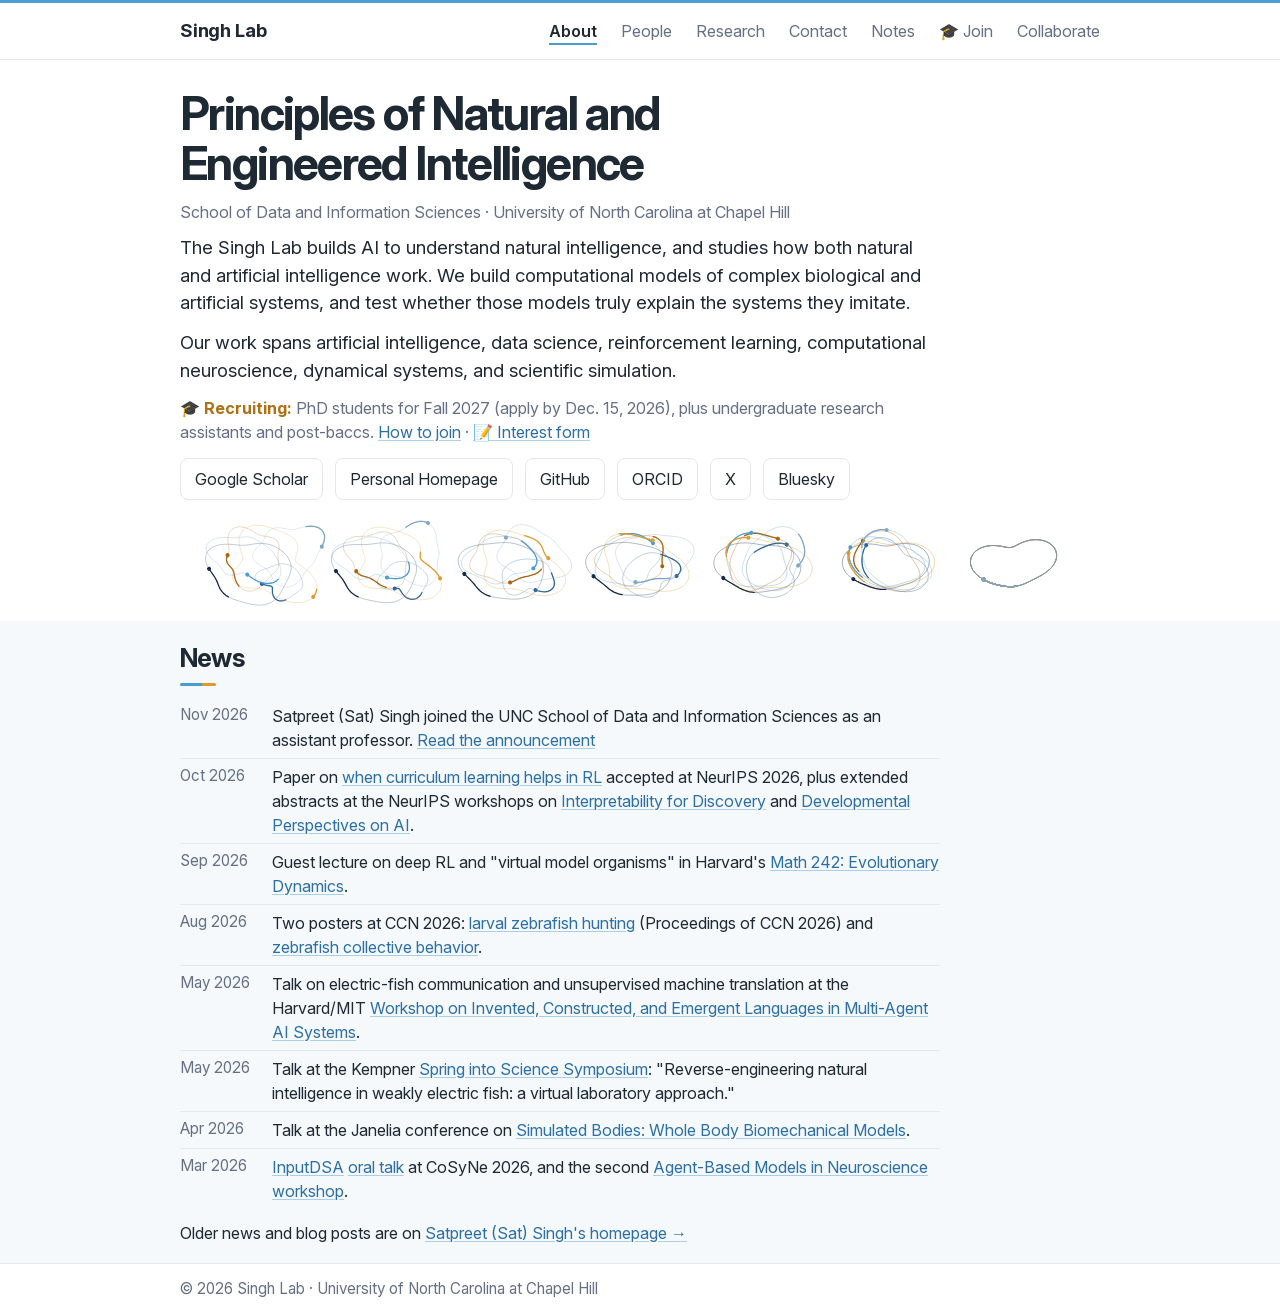
==== commit 6d6ea9b9: "Use Inter font (self-hosted); tighten Join intro; hide project areas - Self-host Inter (SIL OFL) as " ====
--- a/index.html
+++ b/index.html
@@ -58,7 +58,7 @@
   }
   </script>
 
-  <link rel="stylesheet" href="style.css?v=17">
+  <link rel="stylesheet" href="style.css?v=18">
   <link rel="stylesheet" href="assets/banners.css?v=2">
 </head>
 
--- a/style.css
+++ b/style.css
@@ -1,3 +1,23 @@
+/* Inter (SIL Open Font License, see assets/fonts/Inter-OFL.txt), self-hosted.
+   One variable font file per character set covers weights 400 to 800. */
+@font-face {
+  font-family: "Inter";
+  font-style: normal;
+  font-weight: 400 800;
+  font-display: swap;
+  src: url("assets/fonts/inter-latin-ext.woff2") format("woff2");
+  unicode-range: U+0100-02BA, U+02BD-02C5, U+02C7-02CC, U+02CE-02D7, U+02DD-02FF, U+0304, U+0308, U+0329, U+1D00-1DBF, U+1E00-1E9F, U+1EF2-1EFF, U+2020, U+20A0-20AB, U+20AD-20C4, U+2113, U+2C60-2C7F, U+A720-A7FF;
+}
+
+@font-face {
+  font-family: "Inter";
+  font-style: normal;
+  font-weight: 400 800;
+  font-display: swap;
+  src: url("assets/fonts/inter-latin.woff2") format("woff2");
+  unicode-range: U+0000-00FF, U+0131, U+0152-0153, U+02BB-02BC, U+02C6, U+02DA, U+02DC, U+0304, U+0308, U+0329, U+2000-206F, U+20AC, U+2122, U+2191, U+2193, U+2212, U+2215, U+FEFF, U+FFFD;
+}
+
 :root {
   --text: #1f2933;
   --muted: #667085;
@@ -21,6 +41,7 @@
 body {
   margin: 0;
   font-family:
+    "Inter",
     -apple-system,
     BlinkMacSystemFont,
     "Segoe UI",
@@ -30,6 +51,7 @@
   color: var(--text);
   background: var(--background);
   line-height: 1.5;
+  font-optical-sizing: auto;
 }
 
 a {
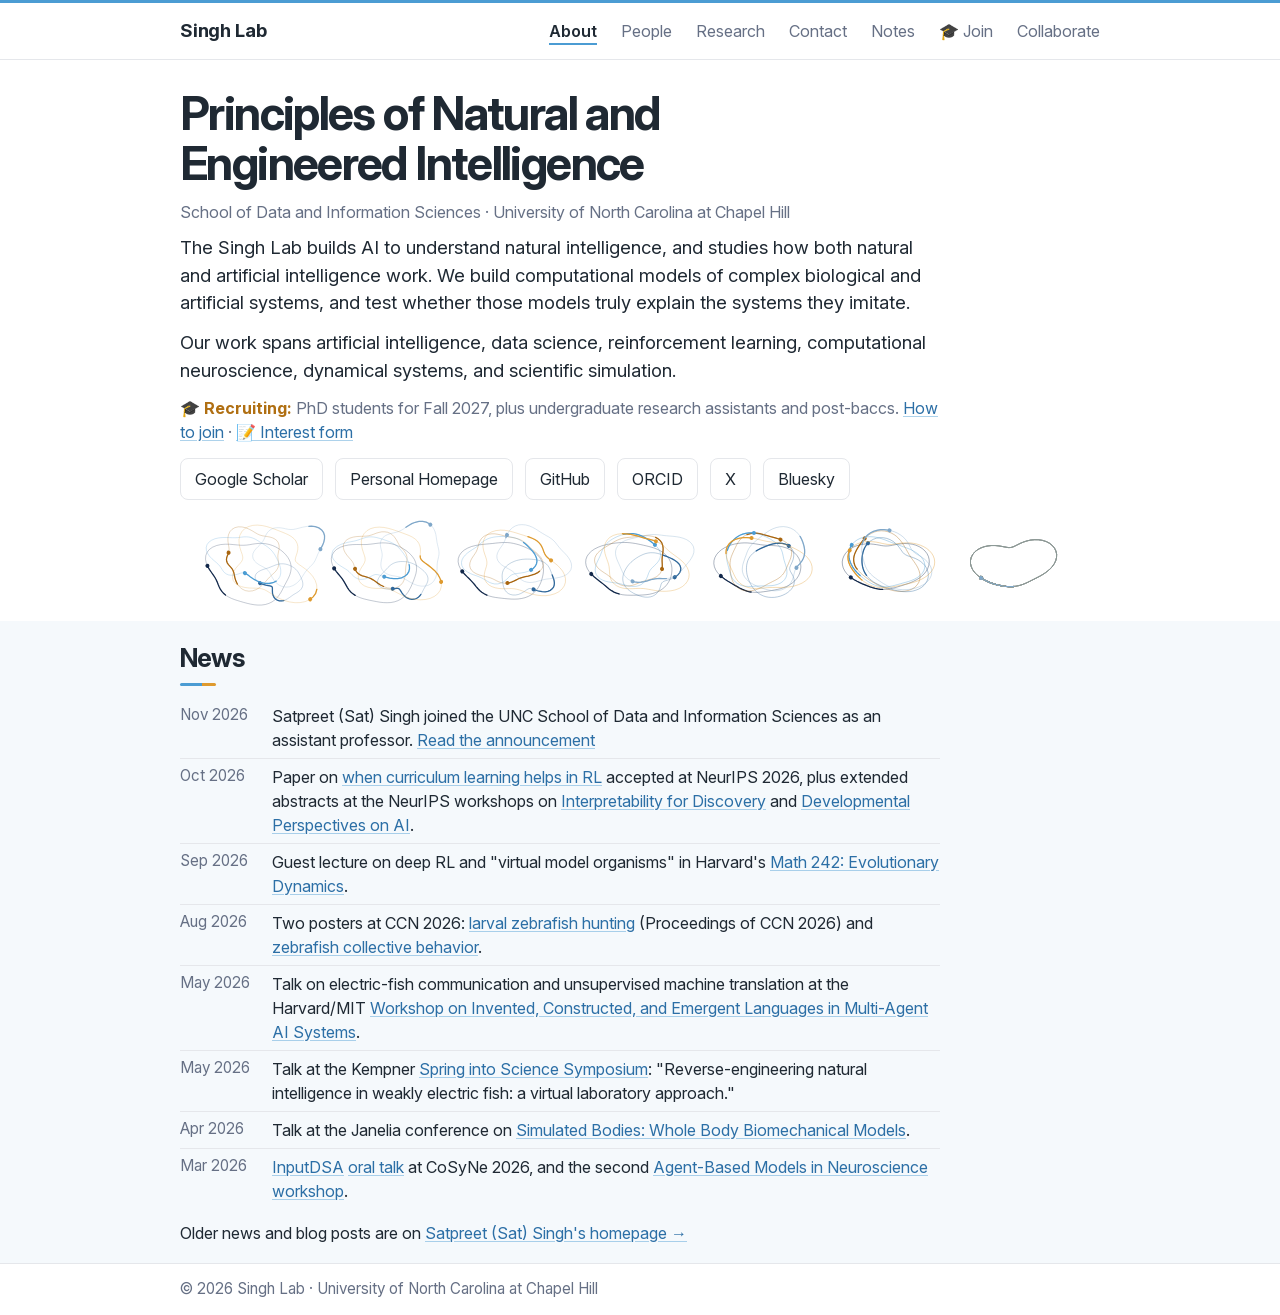
==== commit db1237ef: "Research: predictive and prescriptive models; About: drop deadline from recruiting line Co-Authored-" ====
--- a/index.html
+++ b/index.html
@@ -110,7 +110,7 @@
         </div>
 
         <p class="news">
-          <span aria-hidden="true">🎓</span> <strong>Recruiting:</strong> PhD students for Fall 2027 (apply by Dec. 15, 2026),
+          <span aria-hidden="true">🎓</span> <strong>Recruiting:</strong> PhD students for Fall 2027,
           plus undergraduate research assistants and post-baccs.
           <a href="people.html#join">How to join</a> ·
           <a href="https://docs.google.com/forms/d/e/1FAIpQLSdnOU9kLxFyHh_Z03DphBIS-bVdJMMp0UO7KhT0VJAewEiuYQ/viewform"><span aria-hidden="true">📝</span> Interest form</a>
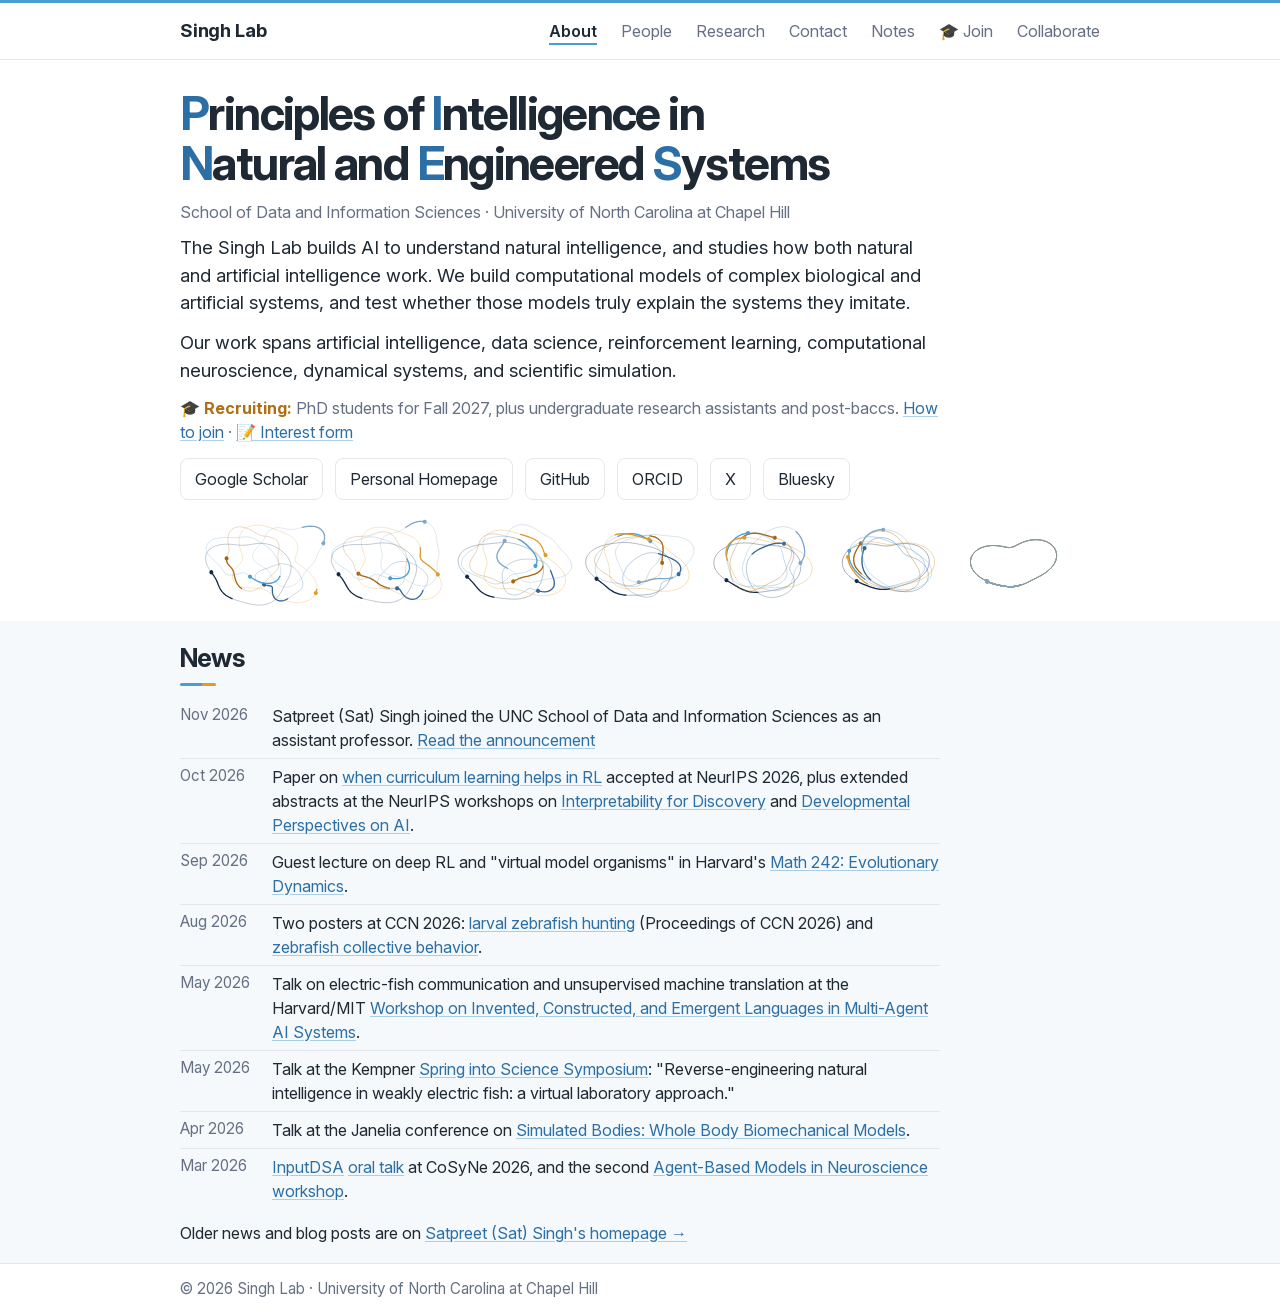
==== commit cd69b6d7: "Header spells out PINES; pine-forest social card - Home h1: "Principles of Intelligence in Natural a" ====
--- a/index.html
+++ b/index.html
@@ -23,7 +23,7 @@
   <meta property="og:image" content="https://satsinghlab.com/assets/og-image.png">
   <meta property="og:image:width" content="1200">
   <meta property="og:image:height" content="630">
-  <meta property="og:image:alt" content="Singh Lab: Principles of Natural and Engineered Intelligence, UNC Chapel Hill">
+  <meta property="og:image:alt" content="Singh Lab: Principles of Intelligence in Natural and Engineered Systems (PINES), UNC Chapel Hill">
   <meta name="twitter:card" content="summary_large_image">
 
   <!-- these sections used to live on this page; keep old links working -->
@@ -58,7 +58,7 @@
   }
   </script>
 
-  <link rel="stylesheet" href="style.css?v=18">
+  <link rel="stylesheet" href="style.css?v=19">
   <link rel="stylesheet" href="assets/banners.css?v=2">
 </head>
 
@@ -89,7 +89,7 @@
 
     <section class="hero">
       <div class="container">
-        <h1>Principles of Natural and Engineered Intelligence</h1>
+        <h1><span class="ini">P</span>rinciples of <span class="ini">I</span>ntelligence in <span class="ini">N</span>atural and <span class="ini">E</span>ngineered <span class="ini">S</span>ystems</h1>
 
         <p class="affiliation">
           School of Data and Information Sciences ·
--- a/style.css
+++ b/style.css
@@ -155,6 +155,10 @@
   text-wrap: balance;
 }
 
+.hero h1 .ini {
+  color: var(--link);
+}
+
 .hero p {
   font-size: 1.35rem;
   color: var(--muted);
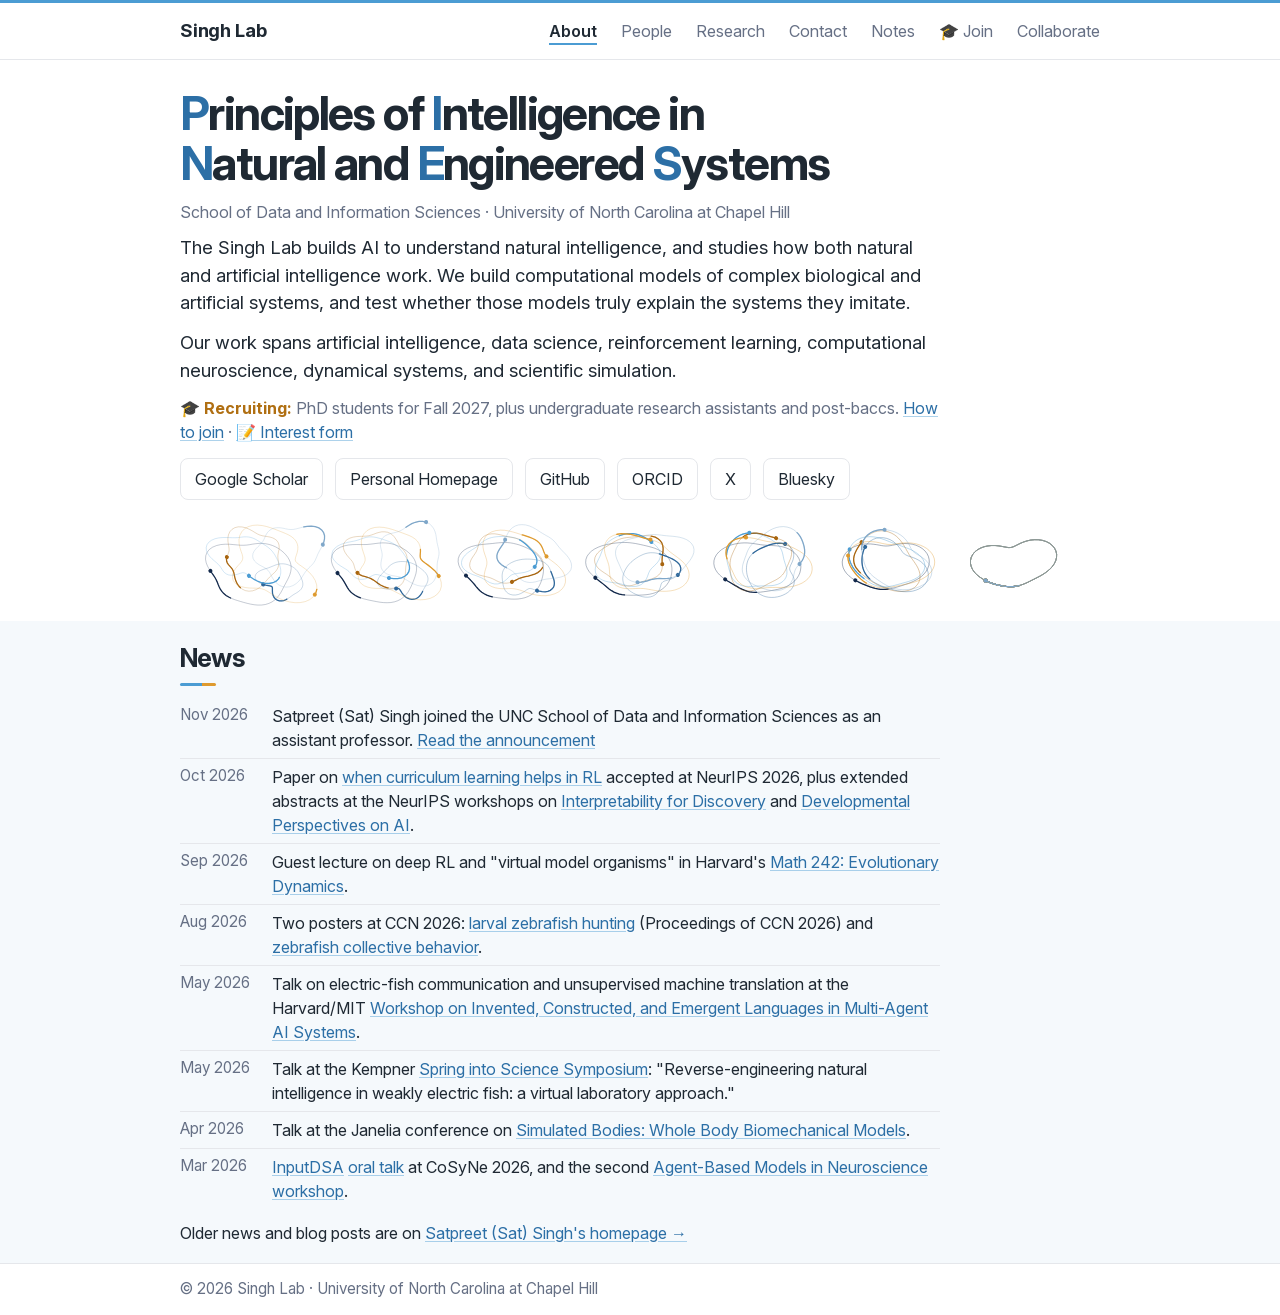
==== commit 2a5c3cf6: "Version the social image URL so X refetches the new card Co-Authored-By: Claude Opus 5.5 <noreply@an" ====
--- a/index.html
+++ b/index.html
@@ -20,7 +20,7 @@
   <meta property="og:title" content="Singh Lab · UNC Chapel Hill">
   <meta property="og:description" content="The Singh Lab at UNC Chapel Hill builds AI to understand natural intelligence, and studies how both natural and artificial intelligence work, spanning reinforcement learning, computational neuroscience, and dynamical systems.">
   <meta property="og:url" content="https://satsinghlab.com/">
-  <meta property="og:image" content="https://satsinghlab.com/assets/og-image.png">
+  <meta property="og:image" content="https://satsinghlab.com/assets/og-image.png?v=3">
   <meta property="og:image:width" content="1200">
   <meta property="og:image:height" content="630">
   <meta property="og:image:alt" content="Singh Lab: Principles of Intelligence in Natural and Engineered Systems (PINES), UNC Chapel Hill">
